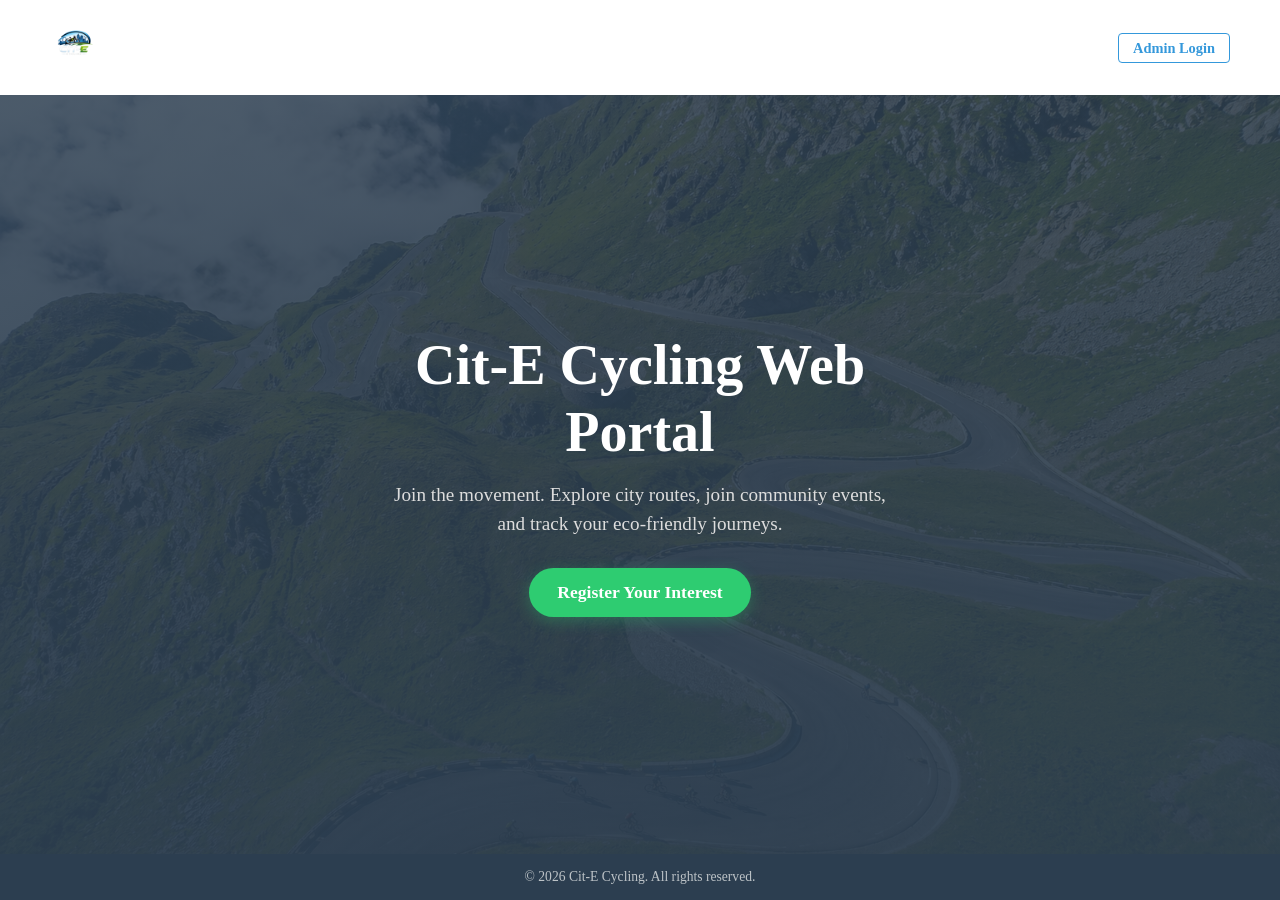
==== index.html @ f56429f7 "Adding files" ====
<!DOCTYPE html>
<html lang="en">
<head>
    <meta charset="UTF-8">
    <meta name="viewport" content="width=device-width, initial-scale=1.0">
    <link rel="icon" size="10x10" type="image/svg+xml" href="./logo.png" />
    <meta http-equiv="X-UA-Compatible" content="ie=edge">
    <title>Cit-E Cycling</title>
    <link rel="stylesheet" href="index.css">
</head>
<body>

    <nav class="navbar">
        <div class="logo">
            <img src="./logo.png" alt="LOGO"></div>
        <ul class="nav-links">
            <li><a href="admin_login.html" class="nav-btn-secondary">Admin Login</a></li>
        </ul>
    </nav>

    <header class="hero">
        <div class="hero-content">
            <h1>Cit-E Cycling Web Portal</h1>
            <p>Join the movement. Explore city routes, join community events, and track your eco-friendly journeys.</p>
            <a href="register_form.html" class="hero-btn-primary">Register Your Interest</a>
        </div>
    </header>

    <footer class="footer">
        <p>&copy; 2026 Cit-E Cycling. All rights reserved.</p>
    </footer>

</body>
</html>
---- index.css ----
@import url('https://fonts.googleapis.com/css2?family=Google+Sans:ital,opsz,wght@0,17..18,400..700;1,17..18,400..700&family=Playfair+Display:ital,wght@0,400..900;1,400..900&display=swap');

.root{
    --font-family: "Playfair Display", serif;
}
* {
    margin: 0;
    padding: 0;
    box-sizing: border-box;
}

body {
    font-family: var(--font-family);
    background-color: #f8f9fa;
    color: #333;
    display: flex;
    flex-direction: column;
    min-height: 100vh;
}

a {
    text-decoration: none;
    transition: all 0.3s ease;
}

.navbar {
    background-color: #ffffff;
    display: flex;
    justify-content: space-between;
    align-items: center;
    padding: 15px 20px;
    box-shadow: 0 2px 5px rgba(0,0,0,0.05);
}

.navbar .logo{
    font-weight: 700;
    font-size: 1.2rem;
    color: #2c3e50;
}
.logo img{
    width: 50px;
    height: 50px;
}
.nav-links {
    list-style: none;
}

.nav-btn-secondary {
    color: #3498db;
    border: 1px solid #3498db;
    padding: 6px 14px;
    border-radius: 4px;
    font-size: 0.9rem;
    font-weight: 600;
}

.nav-btn-secondary:hover {
    background-color: #3498db;
    color: #ffffff;
}
.hero {
    background: linear-gradient(rgba(44, 62, 80, 0.85), rgba(44, 62, 80, 0.95)), 
                url('./background-image.png') no-repeat center center/cover;
    color: #ffffff;
    flex: 1;
    display: flex;
    align-items: center;
    justify-content: center;
    text-align: center;
    padding: 40px 20px;
}

.hero-content {
    max-width: 500px;
}

.hero-content h1 {
    font-size: 2.2rem;
    margin-bottom: 15px;
    line-height: 1.2;
}

.hero-content p {
    font-size: 1rem;
    margin-bottom: 30px;
    color: #dddddd;
    line-height: 1.5;
}

.hero-btn-primary {
    display: inline-block;
    background-color: #2ecc71;
    color: #ffffff;
    padding: 14px 28px;
    border-radius: 30px;
    font-weight: 600;
    font-size: 1.1rem;
    box-shadow: 0 4px 15px rgba(46, 204, 113, 0.3);
}

.hero-btn-primary:hover {
    background-color: #27ae60;
    transform: translateY(-2px);
}

.hero-btn-primary:active {
    transform: translateY(0);
}
.footer {
    background-color: #2c3e50;
    color: #bdc3c7;
    text-align: center;
    padding: 15px 20px;
    font-size: 0.85rem;
}
@media (min-width: 768px) {
    .navbar {
        padding: 20px 50px;
    }
    .hero-content h1 {
        font-size: 3.5rem;
    }
    .hero-content p {
        font-size: 1.2rem;
    }
}
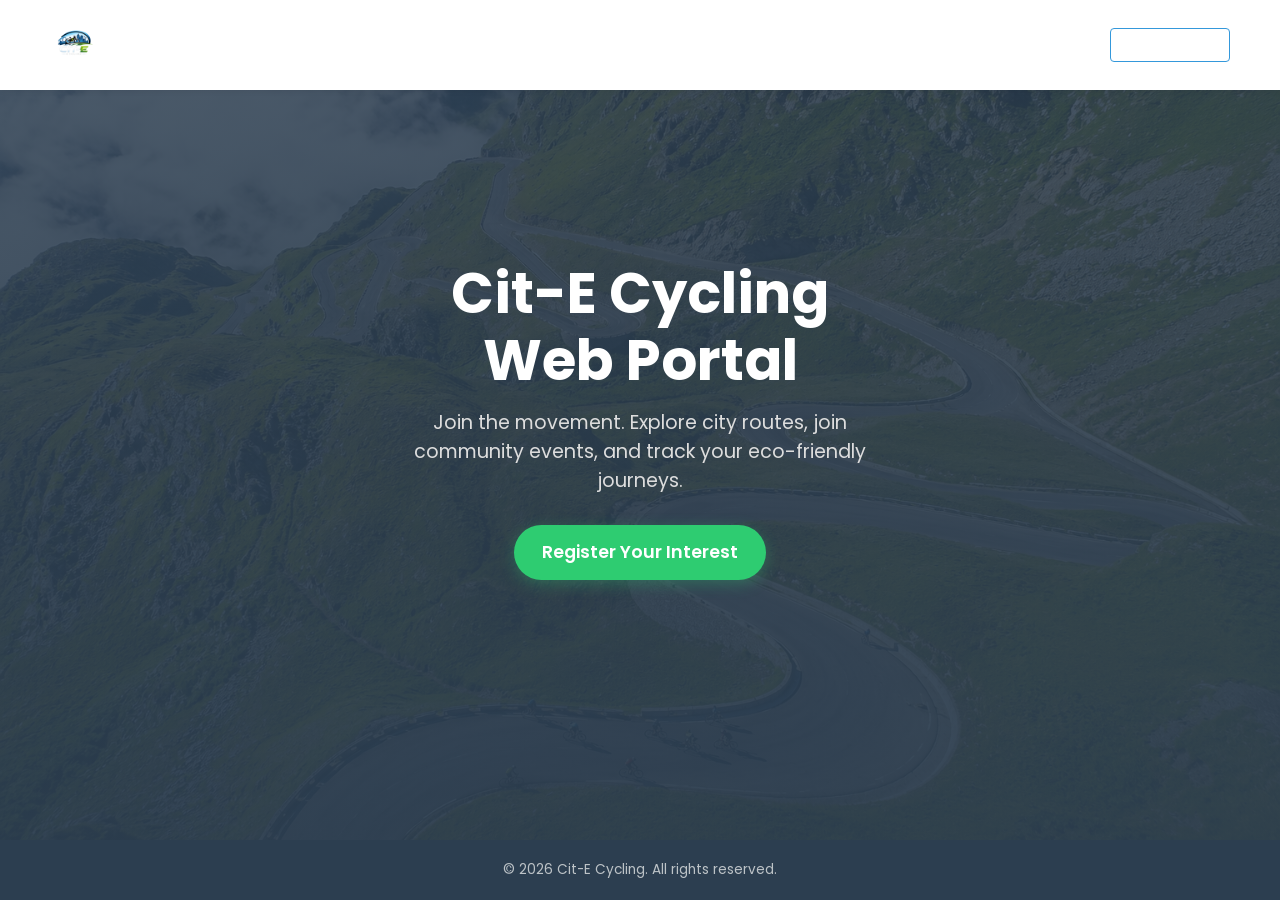
==== commit 39b4f838: "Adding files" ====
--- a/index.html
+++ b/index.html
@@ -3,7 +3,7 @@
 <head>
     <meta charset="UTF-8">
     <meta name="viewport" content="width=device-width, initial-scale=1.0">
-    <link rel="icon" size="10x10" type="image/svg+xml" href="./logo.png" />
+    <link rel="icon" size="10x10" type="image/svg+xml" href="./resources/logo.png" />
     <meta http-equiv="X-UA-Compatible" content="ie=edge">
     <title>Cit-E Cycling</title>
     <link rel="stylesheet" href="index.css">
--- a/index.css
+++ b/index.css
@@ -1,8 +1,48 @@
-@import url('https://fonts.googleapis.com/css2?family=Google+Sans:ital,opsz,wght@0,17..18,400..700;1,17..18,400..700&family=Playfair+Display:ital,wght@0,400..900;1,400..900&display=swap');
-
-.root{
-    --font-family: "Playfair Display", serif;
-}
+/* ==========================================
+   CONFIG, THEMES & VARIABLE SYSTEMS
+   ========================================== */
+@import url('https://fonts.googleapis.com/css2?family=Google+Sans:ital,opsz,wght@0,17..18,400..700;1,17..18,400..700&family=Playfair+Display:ital,wght@0,400..900;1,400..900&family=Poppins:wght@400;500;600;700;800&display=swap');
+
+:root {
+    /* Typography Engine */
+    --font-primary: 'Poppins', sans-serif;
+    --font-accent: 'Playfair Display', serif;
+    
+    /* Theme Variant 1: DriveX Rental (Warm Gold & Dark) */
+    --color-primary: #ffb400;
+    --color-primary-hover: #e09e00;
+    --color-dark: #111111;
+    --color-dark-muted: rgba(0, 0, 0, 0.85);
+
+    /* Theme Variant 2: Minimalist (Cool Blues & Teals) */
+    --color-secondary: #3498db;
+    --color-secondary-hover: #2980b9;
+    --color-success: #2ecc71;
+    --color-success-hover: #27ae60;
+    --color-brand-dark: #2c3e50;
+    --color-brand-muted: #bdc3c7;
+
+    /* Semantic UI Tokens */
+    --bg-light: #f8f9fa;
+    --bg-surface: #ffffff;
+    --text-main: #333333;
+    --text-muted: #666666;
+    --border-base: #dddddd;
+
+    /* Global Micro-interactions & Design Tokens */
+    --radius-sm: 4px;
+    --radius-md: 10px;
+    --radius-lg: 15px;
+    --radius-xl: 20px;
+    --radius-full: 50px;
+    --shadow-soft: 0 5px 20px rgba(0, 0, 0, 0.08);
+    --shadow-subtle: 0 2px 5px rgba(0, 0, 0, 0.05);
+    --transition-smooth: all 0.3s cubic-bezier(0.4, 0, 0.2, 1);
+}
+
+/* ==========================================
+   GLOBAL RESET & BASE STYLES
+   ========================================== */
 * {
     margin: 0;
     padding: 0;
@@ -10,64 +50,179 @@
 }
 
 body {
-    font-family: var(--font-family);
-    background-color: #f8f9fa;
-    color: #333;
+    font-family: var(--font-primary);
+    background-color: var(--bg-light);
+    color: var(--text-main);
     display: flex;
     flex-direction: column;
     min-height: 100vh;
+    line-height: 1.5;
+    -webkit-font-smoothing: antialiased;
+}
+
+/* Clean fallback mechanism using programmatic class styling */
+.root {
+    --font-primary: var(--font-accent);
 }
 
 a {
     text-decoration: none;
-    transition: all 0.3s ease;
-}
-
+    color: inherit;
+    transition: var(--transition-smooth);
+}
+
+img {
+    max-width: 100%;
+    height: auto;
+    display: block;
+}
+
+input, select, button {
+    font-family: inherit;
+    outline: none;
+}
+
+.container {
+    width: 90%;
+    max-width: 1200px;
+    margin: 0 auto;
+}
+
+/* A11y Accessible Focus States */
+a:focus-visible, button:focus-visible, input:focus-visible, select:focus-visible {
+    outline: 3px solid var(--color-primary);
+    outline-offset: 2px;
+}
+
+/* ==========================================
+   NAVBAR VARIANT 1 (DRIVEX RENTAL)
+   ========================================== */
+nav {
+    position: fixed;
+    top: 0;
+    left: 0;
+    width: 100%;
+    background: var(--color-dark-muted);
+    backdrop-filter: blur(10px);
+    -webkit-backdrop-filter: blur(10px);
+    z-index: 1000;
+}
+
+.nav-container {
+    display: flex;
+    justify-content: space-between;
+    align-items: center;
+    padding: 20px 0;
+}
+
+.logo {
+    color: #ffffff;
+    font-size: 30px;
+    font-weight: 800;
+}
+
+.logo span {
+    color: var(--color-primary);
+}
+
+.nav-links {
+    display: flex;
+    align-items: center;
+    gap: 30px;
+    list-style: none;
+}
+
+.nav-links a {
+    color: #ffffff;
+    font-weight: 500;
+}
+
+.nav-links a:hover {
+    color: var(--color-primary);
+}
+
+/* ==========================================
+   NAVBAR VARIANT 2 (MINIMAL / ELEGANT)
+   ========================================== */
 .navbar {
-    background-color: #ffffff;
+    background-color: var(--bg-surface);
     display: flex;
     justify-content: space-between;
     align-items: center;
     padding: 15px 20px;
-    box-shadow: 0 2px 5px rgba(0,0,0,0.05);
-}
-
-.navbar .logo{
+    box-shadow: var(--shadow-subtle);
+}
+
+.navbar .logo {
     font-weight: 700;
     font-size: 1.2rem;
-    color: #2c3e50;
-}
-.logo img{
+    color: var(--color-brand-dark);
+}
+
+.logo img {
     width: 50px;
     height: 50px;
-}
-.nav-links {
-    list-style: none;
+    object-fit: contain;
 }
 
 .nav-btn-secondary {
-    color: #3498db;
-    border: 1px solid #3498db;
+    color: var(--color-secondary);
+    border: 1px solid var(--color-secondary);
     padding: 6px 14px;
-    border-radius: 4px;
+    border-radius: var(--radius-sm);
     font-size: 0.9rem;
     font-weight: 600;
+    background: transparent;
+    cursor: pointer;
+    transition: var(--transition-smooth);
 }
 
 .nav-btn-secondary:hover {
-    background-color: #3498db;
-    color: #ffffff;
-}
+    background-color: var(--color-secondary);
+    color: #ffffff;
+}
+
+/* ==========================================
+   HERO INTERFACES
+   ========================================== */
+/* Hero Variant 1: Premium Car Rental */
+.hero-rental {
+    min-height: 100vh;
+    background: linear-gradient(rgba(0,0,0,.6), rgba(0,0,0,.6)),
+                url("https://images.unsplash.com/photo-1503376780353-7e6692767b70?auto=format&fit=crop&w=1600&q=80") no-repeat center center/cover;
+    display: flex;
+    align-items: center;
+    padding-top: 80px;
+}
+
+.hero-rental .hero-content {
+    color: #ffffff;
+    max-width: 700px;
+}
+
+.hero-rental .hero-content h1 {
+    font-size: clamp(40px, 6vw, 70px);
+    line-height: 1.1;
+    margin-bottom: 20px;
+    font-weight: 800;
+}
+
+.hero-rental .hero-content p {
+    font-size: clamp(16px, 2.5vw, 20px);
+    margin-bottom: 30px;
+}
+
+/* Hero Variant 2: Minimal Editorial Layout */
 .hero {
     background: linear-gradient(rgba(44, 62, 80, 0.85), rgba(44, 62, 80, 0.95)), 
-                url('./background-image.png') no-repeat center center/cover;
+                url('./resources/background-image.png') no-repeat center center/cover;
     color: #ffffff;
     flex: 1;
     display: flex;
     align-items: center;
     justify-content: center;
     text-align: center;
-    padding: 40px 20px;
+    padding: 80px 20px;
 }
 
 .hero-content {
@@ -83,36 +238,320 @@
 .hero-content p {
     font-size: 1rem;
     margin-bottom: 30px;
-    color: #dddddd;
+    color: var(--border-base);
     line-height: 1.5;
+}
+
+/* ==========================================
+   BUTTON ARCHITECTURE
+   ========================================== */
+.hero-btns {
+    display: flex;
+    gap: 15px;
+    flex-wrap: wrap;
+}
+
+.btn {
+    display: inline-flex;
+    align-items: center;
+    justify-content: center;
+    padding: 15px 35px;
+    border: none;
+    border-radius: var(--radius-full);
+    cursor: pointer;
+    font-weight: 600;
+    transition: var(--transition-smooth);
+}
+
+.primary {
+    background: var(--color-primary);
+    color: var(--color-dark);
+}
+
+.primary:hover {
+    background: var(--color-primary-hover);
+    transform: translateY(-3px);
+}
+
+.secondary {
+    background: transparent;
+    border: 2px solid #ffffff;
+    color: #ffffff;
+}
+
+.secondary:hover {
+    background: #ffffff;
+    color: var(--color-dark);
 }
 
 .hero-btn-primary {
     display: inline-block;
-    background-color: #2ecc71;
+    background-color: var(--color-success);
     color: #ffffff;
     padding: 14px 28px;
-    border-radius: 30px;
+    border-radius: var(--radius-full);
     font-weight: 600;
     font-size: 1.1rem;
     box-shadow: 0 4px 15px rgba(46, 204, 113, 0.3);
+    border: none;
+    cursor: pointer;
+    transition: var(--transition-smooth);
 }
 
 .hero-btn-primary:hover {
-    background-color: #27ae60;
+    background-color: var(--color-success-hover);
     transform: translateY(-2px);
 }
 
 .hero-btn-primary:active {
     transform: translateY(0);
 }
+
+/* ==========================================
+   CORE GRID ENGINE & APP COMPONENTS
+   ========================================== */
+.section-title {
+    text-align: center;
+    margin-bottom: 60px;
+}
+
+.section-title h2 {
+    font-size: clamp(32px, 4vw, 45px);
+    margin-bottom: 10px;
+}
+
+.section-title p {
+    color: var(--text-muted);
+}
+
+/* Universal Flexible Grid Component */
+.stats-grid, .service-grid, .car-grid, .process-grid, .form-grid {
+    display: grid;
+    gap: 20px;
+    grid-template-columns: repeat(auto-fit, minmax(var(--grid-min, 250px), 1fr));
+}
+
+/* Stats Element */
+.stats {
+    padding: 80px 0;
+    background: var(--bg-surface);
+}
+
+.stats-grid {
+    --grid-min: 220px;
+}
+
+.stat-box {
+    background: var(--bg-light);
+    text-align: center;
+    padding: 35px;
+    border-radius: var(--radius-lg);
+}
+
+.stat-box h2 {
+    color: var(--color-primary);
+    font-size: 42px;
+    margin-bottom: 5px;
+}
+
+/* Services Block */
+.services {
+    padding: 100px 0;
+}
+
+.service-grid {
+    --grid-min: 280px;
+    gap: 25px;
+}
+
+.service-card {
+    background: var(--bg-surface);
+    padding: 30px;
+    border-radius: var(--radius-lg);
+    box-shadow: var(--shadow-soft);
+    transition: var(--transition-smooth);
+}
+
+.service-card:hover {
+    transform: translateY(-10px);
+}
+
+.service-card h3 {
+    margin-bottom: 15px;
+}
+
+/* Cars Fleet System */
+.cars {
+    padding: 100px 0;
+    background: var(--bg-surface);
+}
+
+.car-grid {
+    --grid-min: 300px;
+    gap: 30px;
+}
+
+.car-card {
+    background: var(--bg-surface);
+    border-radius: var(--radius-lg);
+    overflow: hidden;
+    box-shadow: var(--shadow-soft);
+}
+
+.car-card img {
+    width: 100%;
+    height: 220px;
+    object-fit: cover;
+}
+
+.car-info {
+    padding: 25px;
+}
+
+.car-info h3 {
+    margin-bottom: 10px;
+}
+
+.price {
+    color: var(--color-primary);
+    font-size: 28px;
+    font-weight: 700;
+    margin: 15px 0;
+}
+
+.book-btn {
+    width: 100%;
+    background: var(--color-dark);
+    color: #ffffff;
+    border: none;
+    padding: 14px;
+    border-radius: var(--radius-md);
+    font-weight: 600;
+    cursor: pointer;
+    transition: var(--transition-smooth);
+}
+
+.book-btn:hover {
+    background: var(--color-primary);
+    color: var(--color-dark);
+}
+
+/* Structural Journey Steps */
+.process {
+    padding: 100px 0;
+}
+
+.process-card {
+    background: var(--bg-surface);
+    text-align: center;
+    padding: 30px;
+    border-radius: var(--radius-lg);
+    box-shadow: var(--shadow-soft);
+}
+
+.process-card span {
+    display: inline-flex;
+    align-items: center;
+    justify-content: center;
+    width: 60px;
+    height: 60px;
+    border-radius: var(--radius-full);
+    background: var(--color-primary);
+    color: var(--color-dark);
+    font-weight: bold;
+    margin-bottom: 20px;
+    font-size: 1.2rem;
+}
+
+/* Interactive Input Engine */
+.booking {
+    padding: 100px 0;
+    background: var(--bg-surface);
+}
+
+.booking-form {
+    max-width: 800px;
+    margin: 0 auto;
+    background: var(--bg-light);
+    padding: 40px;
+    border-radius: var(--radius-xl);
+}
+
+input, select {
+    width: 100%;
+    padding: 15px;
+    border: 1px solid var(--border-base);
+    border-radius: var(--radius-md);
+    background-color: var(--bg-surface);
+    color: var(--text-main);
+    transition: var(--transition-smooth);
+}
+
+input:focus, select:focus {
+    border-color: var(--color-primary);
+    box-shadow: 0 0 0 3px rgba(255, 180, 0, 0.15);
+}
+
+.submit-btn {
+    width: 100%;
+    margin-top: 20px;
+    background: var(--color-primary);
+    border: none;
+    padding: 16px;
+    border-radius: var(--radius-md);
+    font-size: 18px;
+    font-weight: 600;
+    color: var(--color-dark);
+    cursor: pointer;
+    transition: var(--transition-smooth);
+}
+
+.submit-btn:hover {
+    background: var(--color-primary-hover);
+    transform: translateY(-2px);
+}
+
+/* ==========================================
+   FOOTER SCHEMAS
+   ========================================== */
+footer, .footer {
+    padding: 40px 20px;
+    text-align: center;
+}
+
+/* DriveX Footer Style */
+footer {
+    background: var(--color-dark);
+    color: #ffffff;
+}
+
+/* Modern Minimal Footer Style */
 .footer {
-    background-color: #2c3e50;
-    color: #bdc3c7;
-    text-align: center;
-    padding: 15px 20px;
+    background-color: var(--color-brand-dark);
+    color: var(--color-brand-muted);
+    padding: 20px;
     font-size: 0.85rem;
 }
+
+/* ==========================================
+   ADVANCED RESPONSIVENESS (BREAKPOINTS)
+   ========================================== */
+@media (max-width: 768px) {
+    .nav-links {
+        display: none; /* Ready framework for modular JavaScript mobile menus */
+    }
+    .hero-btns {
+        flex-direction: column;
+        width: 100%;
+    }
+    .btn, .hero-btn-primary {
+        width: 100%;
+    }
+    .booking-form {
+        padding: 20px;
+    }
+}
+
 @media (min-width: 768px) {
     .navbar {
         padding: 20px 50px;
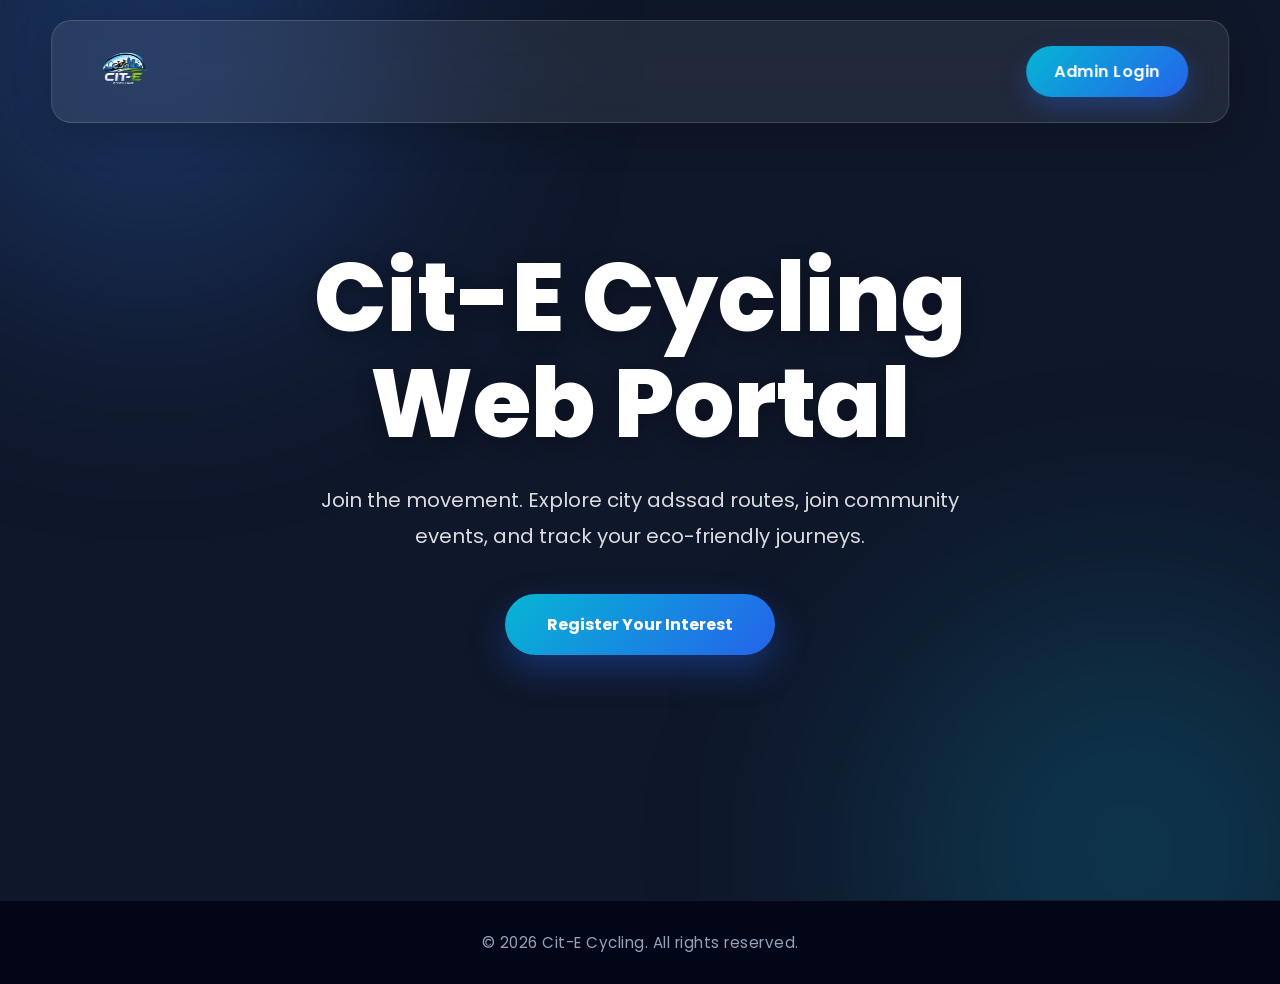
==== commit 9d73b1d8: "Adding delete functionality" ====
--- a/index.html
+++ b/index.html
@@ -6,13 +6,13 @@
     <link rel="icon" size="10x10" type="image/svg+xml" href="./resources/logo.png" />
     <meta http-equiv="X-UA-Compatible" content="ie=edge">
     <title>Cit-E Cycling</title>
-    <link rel="stylesheet" href="index.css">
+    <link rel="stylesheet" href="./css/index.css">
 </head>
 <body>
 
     <nav class="navbar">
         <div class="logo">
-            <img src="./logo.png" alt="LOGO"></div>
+            <img src="./resources/logo.png" alt="LOGO"></div>
         <ul class="nav-links">
             <li><a href="admin_login.html" class="nav-btn-secondary">Admin Login</a></li>
         </ul>
@@ -21,7 +21,7 @@
     <header class="hero">
         <div class="hero-content">
             <h1>Cit-E Cycling Web Portal</h1>
-            <p>Join the movement. Explore city routes, join community events, and track your eco-friendly journeys.</p>
+            <p>Join the movement. Explore city adssad routes, join community events, and track your eco-friendly journeys.</p>
             <a href="register_form.html" class="hero-btn-primary">Register Your Interest</a>
         </div>
     </header>
--- a/css/index.css
+++ b/css/index.css
@@ -0,0 +1,240 @@
+@import url('https://fonts.googleapis.com/css2?family=Poppins:wght@300;400;500;600;700;800&display=swap');
+
+*{
+    margin:0;
+    padding:0;
+    box-sizing:border-box;
+    font-family:'Poppins',sans-serif;
+}
+
+html{
+    scroll-behavior:smooth;
+}
+
+body{
+    min-height:100vh;
+    overflow-x:hidden;
+    background:#0f172a;
+}
+
+/* =======================
+   NAVBAR
+======================= */
+
+.navbar{
+    position:fixed;
+    top:20px;
+    left:50%;
+    transform:translateX(-50%);
+    width:92%;
+    max-width:1300px;
+    padding:18px 40px;
+    display:flex;
+    justify-content:space-between;
+    align-items:center;
+    background:rgba(255,255,255,0.08);
+    backdrop-filter:blur(20px);
+    border:1px solid rgba(255,255,255,0.15);
+    border-radius:20px;
+    z-index:1000;
+    box-shadow:0 10px 40px rgba(0,0,0,0.2);
+}
+
+.logo{
+    display:flex;
+    align-items:center;
+}
+
+.logo img{
+    width:65px;
+    height:65px;
+    object-fit:contain;
+    transition:.4s;
+}
+
+.logo img:hover{
+    transform:scale(1.08) rotate(5deg);
+}
+
+.nav-links{
+    list-style:none;
+    display:flex;
+    align-items:center;
+}
+
+.nav-btn-secondary{
+    text-decoration:none;
+    color:#fff;
+    padding:14px 28px;
+    border-radius:50px;
+    font-weight:600;
+    letter-spacing:.5px;
+    background:linear-gradient(
+        135deg,
+        #06b6d4,
+        #2563eb
+    );
+    transition:.4s;
+    box-shadow:0 10px 25px rgba(37,99,235,.35);
+}
+
+.nav-btn-secondary:hover{
+    transform:translateY(-3px);
+    box-shadow:0 15px 35px rgba(37,99,235,.45);
+}
+
+/* =======================
+   HERO SECTION
+======================= */
+
+.hero{
+    min-height:100vh;
+    display:flex;
+    justify-content:center;
+    align-items:center;
+    text-align:center;
+    padding:120px 20px;
+    position:relative;
+    overflow:hidden;
+    background:
+    linear-gradient(
+        rgba(15,23,42,.65),
+        rgba(15,23,42,.85)
+    ),
+    url("https://images.unsplash.com/photo-1507035895480-2b3156c31fc8?auto=format&fit=crop&w=2000&q=80");
+    background-size:cover;
+    background-position:center;
+}
+
+.hero::before{
+    content:"";
+    position:absolute;
+    width:500px;
+    height:500px;
+    border-radius:50%;
+    background:rgba(59,130,246,.25);
+    top:-200px;
+    left:-100px;
+    filter:blur(120px);
+}
+
+.hero::after{
+    content:"";
+    position:absolute;
+    width:500px;
+    height:500px;
+    border-radius:50%;
+    background:rgba(6,182,212,.2);
+    bottom:-200px;
+    right:-100px;
+    filter:blur(120px);
+}
+
+.hero-content{
+    max-width:850px;
+    position:relative;
+    z-index:2;
+    animation:fadeUp 1s ease;
+}
+
+.hero-content h1{
+    font-size:clamp(3rem,8vw,6rem);
+    font-weight:800;
+    line-height:1.1;
+    margin-bottom:25px;
+    color:#fff;
+    text-shadow:0 5px 20px rgba(0,0,0,.3);
+}
+
+.hero-content p{
+    font-size:1.25rem;
+    line-height:1.8;
+    color:rgba(255,255,255,.85);
+    max-width:700px;
+    margin:0 auto 40px;
+}
+
+.hero-btn-primary{
+    display:inline-flex;
+    align-items:center;
+    justify-content:center;
+    text-decoration:none;
+    padding:18px 42px;
+    border-radius:60px;
+    font-size:1rem;
+    font-weight:700;
+    color:#fff;
+    background:linear-gradient(
+        135deg,
+        #06b6d4,
+        #2563eb
+    );
+    box-shadow:0 15px 35px rgba(37,99,235,.35);
+    transition:.4s;
+}
+
+.hero-btn-primary:hover{
+    transform:translateY(-5px) scale(1.03);
+    box-shadow:0 25px 45px rgba(37,99,235,.5);
+}
+
+/* =======================
+   FOOTER
+======================= */
+
+.footer{
+    background:#020617;
+    text-align:center;
+    padding:30px 20px;
+    border-top:1px solid rgba(255,255,255,.08);
+}
+
+.footer p{
+    color:#94a3b8;
+    font-size:.95rem;
+    letter-spacing:.5px;
+}
+
+/* =======================
+   ANIMATION
+======================= */
+
+@keyframes fadeUp{
+    from{
+        opacity:0;
+        transform:translateY(50px);
+    }
+    to{
+        opacity:1;
+        transform:translateY(0);
+    }
+}
+
+/* =======================
+   RESPONSIVE
+======================= */
+
+@media(max-width:768px){
+
+    .navbar{
+        padding:15px 20px;
+    }
+
+    .logo img{
+        width:55px;
+        height:55px;
+    }
+
+    .hero-content h1{
+        font-size:3rem;
+    }
+
+    .hero-content p{
+        font-size:1rem;
+    }
+
+    .hero-btn-primary{
+        width:100%;
+        max-width:320px;
+    }
+}
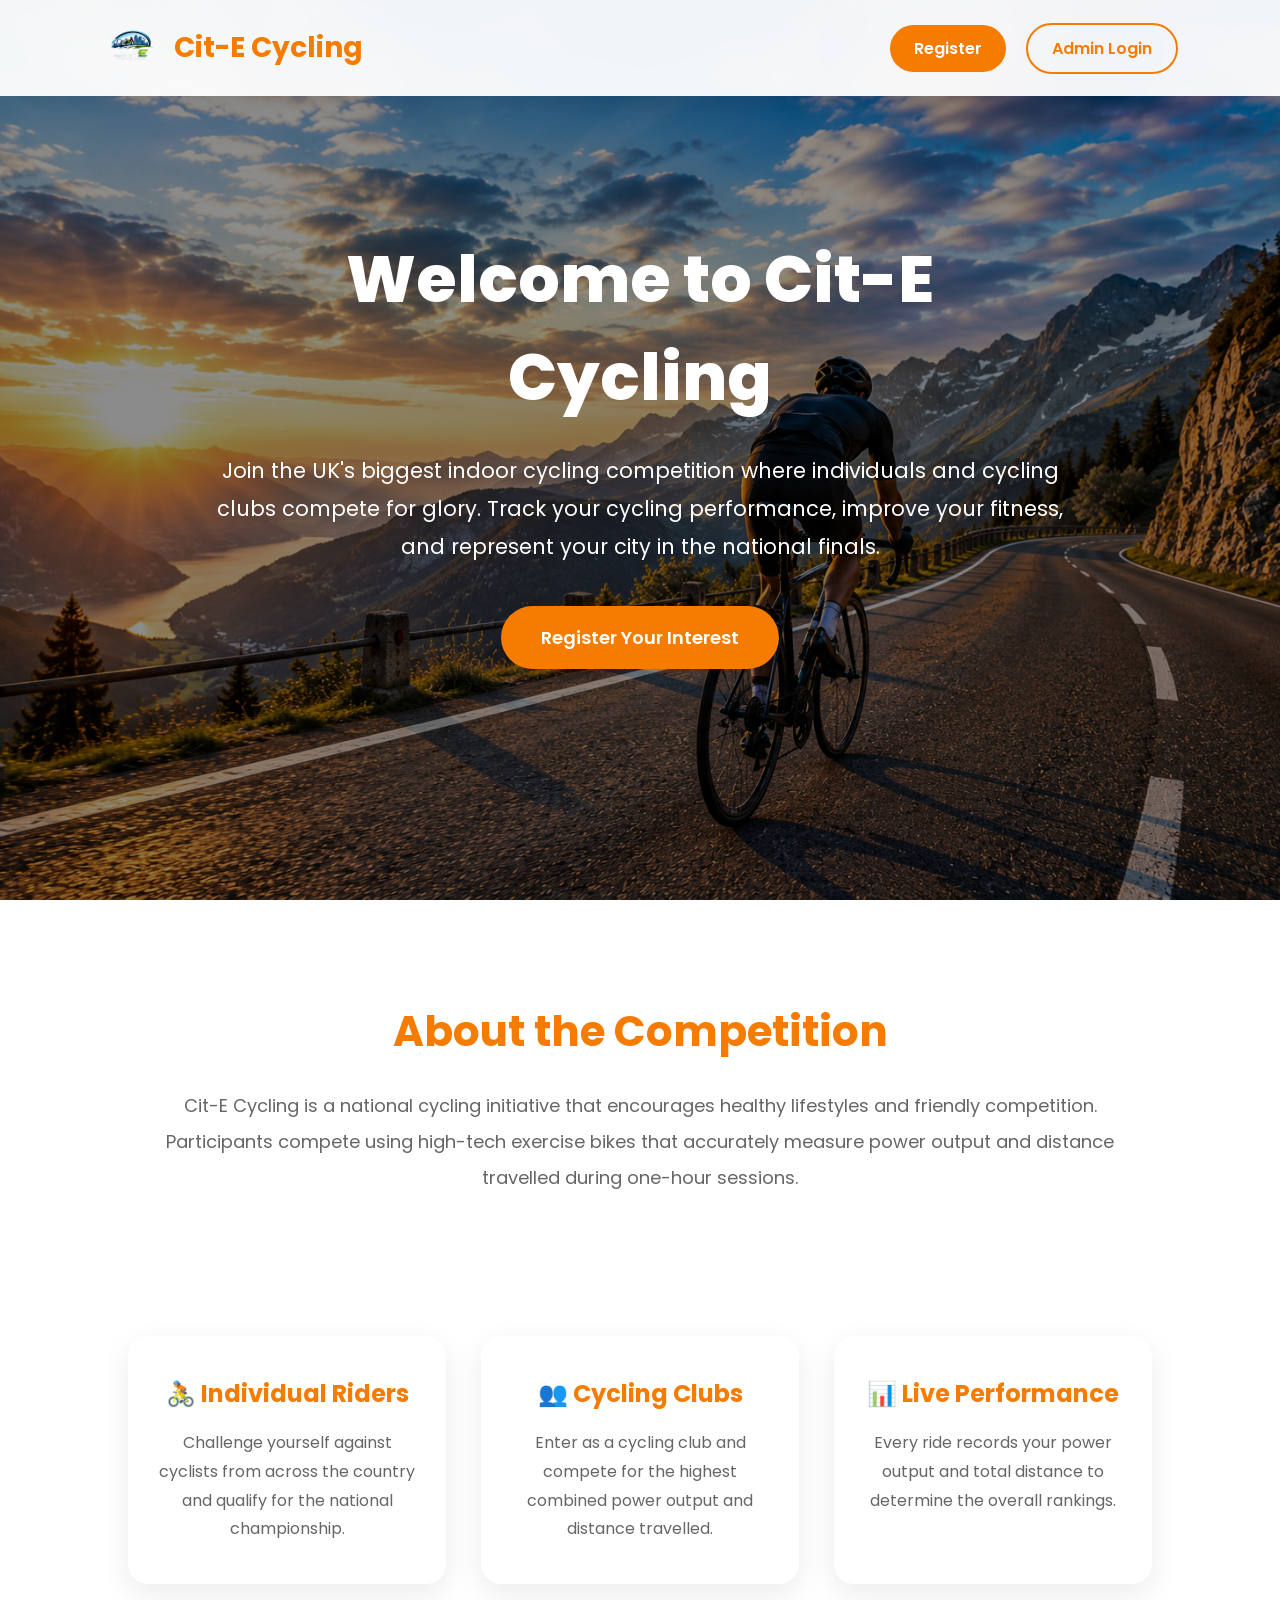
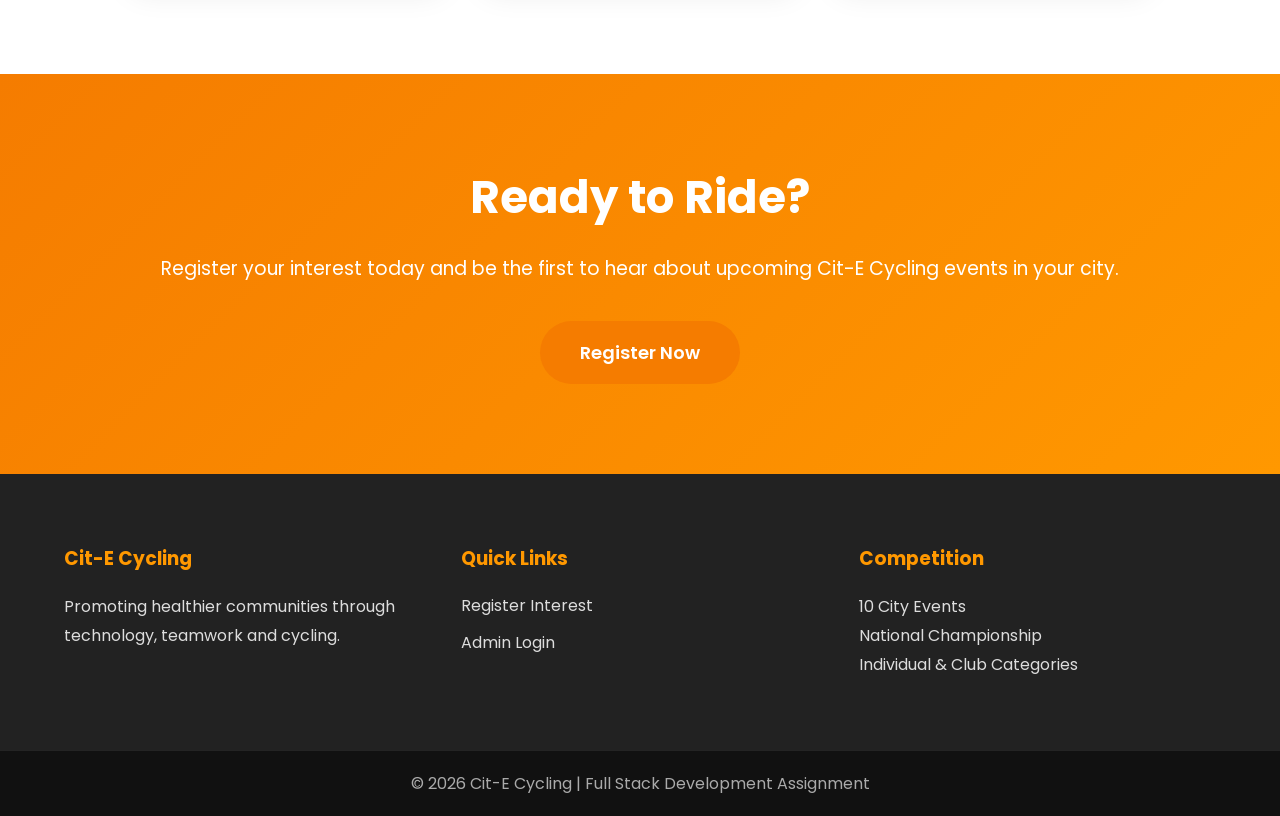
==== commit 53df86fe: "Addding al" ====
--- a/index.html
+++ b/index.html
@@ -3,32 +3,159 @@
 <head>
     <meta charset="UTF-8">
     <meta name="viewport" content="width=device-width, initial-scale=1.0">
-    <link rel="icon" size="10x10" type="image/svg+xml" href="./resources/logo.png" />
-    <meta http-equiv="X-UA-Compatible" content="ie=edge">
     <title>Cit-E Cycling</title>
+
+    <link rel="icon" type="image/png" href="./resources/logo.png">
     <link rel="stylesheet" href="./css/index.css">
+
+    <link href="https://fonts.googleapis.com/css2?family=Poppins:wght@300;400;500;600;700&display=swap" rel="stylesheet">
 </head>
 <body>
 
-    <nav class="navbar">
-        <div class="logo">
-            <img src="./resources/logo.png" alt="LOGO"></div>
-        <ul class="nav-links">
-            <li><a href="admin_login.html" class="nav-btn-secondary">Admin Login</a></li>
-        </ul>
-    </nav>
+<nav class="navbar">
 
-    <header class="hero">
-        <div class="hero-content">
-            <h1>Cit-E Cycling Web Portal</h1>
-            <p>Join the movement. Explore city adssad routes, join community events, and track your eco-friendly journeys.</p>
-            <a href="register_form.html" class="hero-btn-primary">Register Your Interest</a>
+    <div class="logo">
+        <img src="./resources/logo.png" alt="Logo">
+        <h2>Cit-E Cycling</h2>
+    </div>
+
+    <ul class="nav-links">
+        <li><a href="register_form.html" class="nav-btn-primary">Register</a></li>
+        <li><a href="admin_login.html" class="nav-btn-secondary">Admin Login</a></li>
+    </ul>
+
+</nav>
+
+<section class="hero">
+
+    <div class="overlay"></div>
+
+    <div class="hero-content">
+
+        <h1>Welcome to Cit-E Cycling</h1>
+
+        <p>
+            Join the UK's biggest indoor cycling competition where individuals
+            and cycling clubs compete for glory. Track your cycling performance,
+            improve your fitness, and represent your city in the national finals.
+        </p>
+
+        <a href="register_form.html" class="hero-btn">
+            Register Your Interest
+        </a>
+
+    </div>
+
+</section>
+
+<section class="about">
+
+    <h2>About the Competition</h2>
+
+    <p>
+        Cit-E Cycling is a national cycling initiative that encourages healthy
+        lifestyles and friendly competition. Participants compete using
+        high-tech exercise bikes that accurately measure power output and
+        distance travelled during one-hour sessions.
+    </p>
+
+</section>
+
+<section class="features">
+
+    <div class="card">
+
+        <h3>🚴 Individual Riders</h3>
+
+        <p>
+            Challenge yourself against cyclists from across the country and
+            qualify for the national championship.
+        </p>
+
+    </div>
+
+    <div class="card">
+
+        <h3>👥 Cycling Clubs</h3>
+
+        <p>
+            Enter as a cycling club and compete for the highest combined power
+            output and distance travelled.
+        </p>
+
+    </div>
+
+    <div class="card">
+
+        <h3>📊 Live Performance</h3>
+
+        <p>
+            Every ride records your power output and total distance to determine
+            the overall rankings.
+        </p>
+
+    </div>
+
+</section>
+
+<section class="cta">
+
+    <h2>Ready to Ride?</h2>
+
+    <p>
+        Register your interest today and be the first to hear about upcoming
+        Cit-E Cycling events in your city.
+    </p>
+
+    <a href="register_form.html" class="hero-btn">
+        Register Now
+    </a>
+
+</section>
+
+<footer>
+
+    <div class="footer-container">
+
+        <div>
+
+            <h3>Cit-E Cycling</h3>
+
+            <p>
+                Promoting healthier communities through technology,
+                teamwork and cycling.
+            </p>
+
         </div>
-    </header>
 
-    <footer class="footer">
-        <p>&copy; 2026 Cit-E Cycling. All rights reserved.</p>
-    </footer>
+        <div>
+
+            <h3>Quick Links</h3>
+
+            <a href="register_form.html">Register Interest</a>
+            <a href="admin_login.html">Admin Login</a>
+
+        </div>
+
+        <div>
+
+            <h3>Competition</h3>
+
+            <p>10 City Events</p>
+            <p>National Championship</p>
+            <p>Individual & Club Categories</p>
+
+        </div>
+
+    </div>
+
+    <div class="copyright">
+
+        © 2026 Cit-E Cycling | Full Stack Development Assignment
+
+    </div>
+
+</footer>
 
 </body>
 </html>
--- a/css/index.css
+++ b/css/index.css
@@ -5,236 +5,380 @@
     padding:0;
     box-sizing:border-box;
     font-family:'Poppins',sans-serif;
-}
-
-html{
     scroll-behavior:smooth;
 }
 
 body{
-    min-height:100vh;
-    overflow-x:hidden;
-    background:#0f172a;
-}
-
-/* =======================
-   NAVBAR
-======================= */
+    background:#fff;
+    color:#333;
+}
+
+/*========================
+        NAVBAR
+========================*/
 
 .navbar{
     position:fixed;
-    top:20px;
-    left:50%;
-    transform:translateX(-50%);
-    width:92%;
-    max-width:1300px;
-    padding:18px 40px;
+    width:100%;
+    top:0;
+    left:0;
+    z-index:999;
     display:flex;
     justify-content:space-between;
     align-items:center;
-    background:rgba(255,255,255,0.08);
-    backdrop-filter:blur(20px);
-    border:1px solid rgba(255,255,255,0.15);
-    border-radius:20px;
-    z-index:1000;
-    box-shadow:0 10px 40px rgba(0,0,0,0.2);
+    padding:18px 8%;
+    background:rgba(255,255,255,.95);
+    backdrop-filter:blur(12px);
+    box-shadow:0 5px 20px rgba(0,0,0,.08);
 }
 
 .logo{
     display:flex;
     align-items:center;
+    gap:12px;
 }
 
 .logo img{
-    width:65px;
-    height:65px;
-    object-fit:contain;
-    transition:.4s;
-}
-
-.logo img:hover{
-    transform:scale(1.08) rotate(5deg);
+    width:60px;
+}
+
+.logo h2{
+    color:#f57c00;
+    font-size:28px;
+    font-weight:700;
 }
 
 .nav-links{
+    display:flex;
     list-style:none;
-    display:flex;
-    align-items:center;
-}
-
+    gap:20px;
+}
+
+.nav-links a{
+    text-decoration:none;
+    transition:.35s;
+}
+
+.nav-btn-primary,
 .nav-btn-secondary{
-    text-decoration:none;
-    color:#fff;
-    padding:14px 28px;
-    border-radius:50px;
+
+    padding:12px 24px;
+    border-radius:40px;
     font-weight:600;
-    letter-spacing:.5px;
-    background:linear-gradient(
-        135deg,
-        #06b6d4,
-        #2563eb
-    );
-    transition:.4s;
-    box-shadow:0 10px 25px rgba(37,99,235,.35);
+    transition:.35s;
+}
+
+.nav-btn-primary{
+
+    background:#f57c00;
+    color:white;
+}
+
+.nav-btn-primary:hover{
+
+    background:#e56d00;
+    transform:translateY(-3px);
+}
+
+.nav-btn-secondary{
+
+    border:2px solid #f57c00;
+    color:#f57c00;
 }
 
 .nav-btn-secondary:hover{
-    transform:translateY(-3px);
-    box-shadow:0 15px 35px rgba(37,99,235,.45);
-}
-
-/* =======================
-   HERO SECTION
-======================= */
+
+    background:#f57c00;
+    color:white;
+}
+
+/*========================
+        HERO
+========================*/
 
 .hero{
-    min-height:100vh;
+
+    height:100vh;
+
+    background:
+    linear-gradient(rgba(0,0,0,.45),rgba(0,0,0,.45)),
+    url("./../resources/bg.png") center center/cover no-repeat;
+
     display:flex;
     justify-content:center;
     align-items:center;
     text-align:center;
-    padding:120px 20px;
-    position:relative;
-    overflow:hidden;
-    background:
-    linear-gradient(
-        rgba(15,23,42,.65),
-        rgba(15,23,42,.85)
-    ),
-    url("https://images.unsplash.com/photo-1507035895480-2b3156c31fc8?auto=format&fit=crop&w=2000&q=80");
-    background-size:cover;
-    background-position:center;
-}
-
-.hero::before{
-    content:"";
-    position:absolute;
-    width:500px;
-    height:500px;
-    border-radius:50%;
-    background:rgba(59,130,246,.25);
-    top:-200px;
-    left:-100px;
-    filter:blur(120px);
-}
-
-.hero::after{
-    content:"";
-    position:absolute;
-    width:500px;
-    height:500px;
-    border-radius:50%;
-    background:rgba(6,182,212,.2);
-    bottom:-200px;
-    right:-100px;
-    filter:blur(120px);
+    color:white;
+    padding:30px;
 }
 
 .hero-content{
+
     max-width:850px;
-    position:relative;
-    z-index:2;
-    animation:fadeUp 1s ease;
-}
-
-.hero-content h1{
-    font-size:clamp(3rem,8vw,6rem);
+}
+
+.hero h1{
+
+    font-size:65px;
+    margin-bottom:25px;
     font-weight:800;
-    line-height:1.1;
+}
+
+.hero p{
+
+    font-size:21px;
+    line-height:1.8;
+    margin-bottom:40px;
+}
+
+.hero-btn{
+
+    display:inline-block;
+    text-decoration:none;
+    color:white;
+    background:#f57c00;
+    padding:18px 40px;
+    border-radius:50px;
+    font-size:18px;
+    font-weight:600;
+    transition:.35s;
+}
+
+.hero-btn:hover{
+
+    background:#ff9800;
+    transform:translateY(-5px);
+    box-shadow:0 15px 35px rgba(245,124,0,.4);
+}
+
+/*========================
+        ABOUT
+========================*/
+
+.about{
+
+    padding:100px 10%;
+    text-align:center;
+}
+
+.about h2{
+
+    color:#f57c00;
+    font-size:42px;
     margin-bottom:25px;
-    color:#fff;
-    text-shadow:0 5px 20px rgba(0,0,0,.3);
-}
-
-.hero-content p{
-    font-size:1.25rem;
+}
+
+.about p{
+
+    max-width:950px;
+    margin:auto;
+    line-height:2;
+    color:#666;
+    font-size:18px;
+}
+
+/*========================
+        FEATURES
+========================*/
+
+.features{
+
+    padding:40px 10% 90px;
+
+    display:grid;
+    grid-template-columns:repeat(auto-fit,minmax(280px,1fr));
+    gap:35px;
+}
+
+.card{
+
+    background:white;
+    border-radius:20px;
+    padding:40px 30px;
+    text-align:center;
+    transition:.35s;
+    box-shadow:0 10px 30px rgba(0,0,0,.08);
+}
+
+.card:hover{
+
+    transform:translateY(-12px);
+    box-shadow:0 20px 40px rgba(245,124,0,.18);
+}
+
+.card h3{
+
+    color:#f57c00;
+    margin-bottom:18px;
+    font-size:24px;
+}
+
+.card p{
+
+    color:#666;
     line-height:1.8;
-    color:rgba(255,255,255,.85);
-    max-width:700px;
-    margin:0 auto 40px;
-}
-
-.hero-btn-primary{
-    display:inline-flex;
-    align-items:center;
-    justify-content:center;
+}
+
+/*========================
+        CTA
+========================*/
+
+.cta{
+
+    background:linear-gradient(135deg,#f57c00,#ff9800);
+    color:white;
+    text-align:center;
+    padding:90px 10%;
+}
+
+.cta h2{
+
+    font-size:45px;
+    margin-bottom:20px;
+}
+
+.cta p{
+
+    font-size:19px;
+    margin-bottom:35px;
+    line-height:1.8;
+}
+
+/*========================
+        FOOTER
+========================*/
+
+footer{
+
+    background:#222;
+    color:white;
+}
+
+.footer-container{
+
+    width:90%;
+    margin:auto;
+
+    display:grid;
+    grid-template-columns:repeat(auto-fit,minmax(250px,1fr));
+
+    gap:40px;
+
+    padding:70px 0;
+}
+
+.footer-container h3{
+
+    color:#ff9800;
+    margin-bottom:20px;
+}
+
+.footer-container p{
+
+    color:#ddd;
+    line-height:1.8;
+}
+
+.footer-container a{
+
+    display:block;
     text-decoration:none;
-    padding:18px 42px;
-    border-radius:60px;
-    font-size:1rem;
-    font-weight:700;
-    color:#fff;
-    background:linear-gradient(
-        135deg,
-        #06b6d4,
-        #2563eb
-    );
-    box-shadow:0 15px 35px rgba(37,99,235,.35);
-    transition:.4s;
-}
-
-.hero-btn-primary:hover{
-    transform:translateY(-5px) scale(1.03);
-    box-shadow:0 25px 45px rgba(37,99,235,.5);
-}
-
-/* =======================
-   FOOTER
-======================= */
-
-.footer{
-    background:#020617;
-    text-align:center;
-    padding:30px 20px;
+    color:#ddd;
+    margin-bottom:12px;
+    transition:.3s;
+}
+
+.footer-container a:hover{
+
+    color:#ff9800;
+    padding-left:8px;
+}
+
+.copyright{
+
+    text-align:center;
+    padding:20px;
+    background:#111;
+    color:#aaa;
     border-top:1px solid rgba(255,255,255,.08);
 }
 
-.footer p{
-    color:#94a3b8;
-    font-size:.95rem;
-    letter-spacing:.5px;
-}
-
-/* =======================
-   ANIMATION
-======================= */
-
-@keyframes fadeUp{
-    from{
-        opacity:0;
-        transform:translateY(50px);
-    }
-    to{
-        opacity:1;
-        transform:translateY(0);
-    }
-}
-
-/* =======================
-   RESPONSIVE
-======================= */
-
-@media(max-width:768px){
-
-    .navbar{
-        padding:15px 20px;
-    }
-
-    .logo img{
-        width:55px;
-        height:55px;
-    }
-
-    .hero-content h1{
-        font-size:3rem;
-    }
-
-    .hero-content p{
-        font-size:1rem;
-    }
-
-    .hero-btn-primary{
-        width:100%;
-        max-width:320px;
-    }
+/*========================
+      RESPONSIVE
+========================*/
+
+@media(max-width:900px){
+
+.navbar{
+
+flex-direction:column;
+gap:18px;
+
+}
+
+.hero h1{
+
+font-size:45px;
+
+}
+
+.hero p{
+
+font-size:18px;
+
+}
+
+.about h2{
+
+font-size:34px;
+
+}
+
+.cta h2{
+
+font-size:34px;
+
+}
+
+}
+
+@media(max-width:600px){
+
+.hero{
+
+padding-top:120px;
+
+}
+
+.hero h1{
+
+font-size:34px;
+
+}
+
+.hero p{
+
+font-size:16px;
+
+}
+
+.nav-links{
+
+flex-direction:column;
+align-items:center;
+
+}
+
+.logo h2{
+
+font-size:22px;
+
+}
+
+.hero-btn{
+
+padding:15px 28px;
+
+}
+
 }
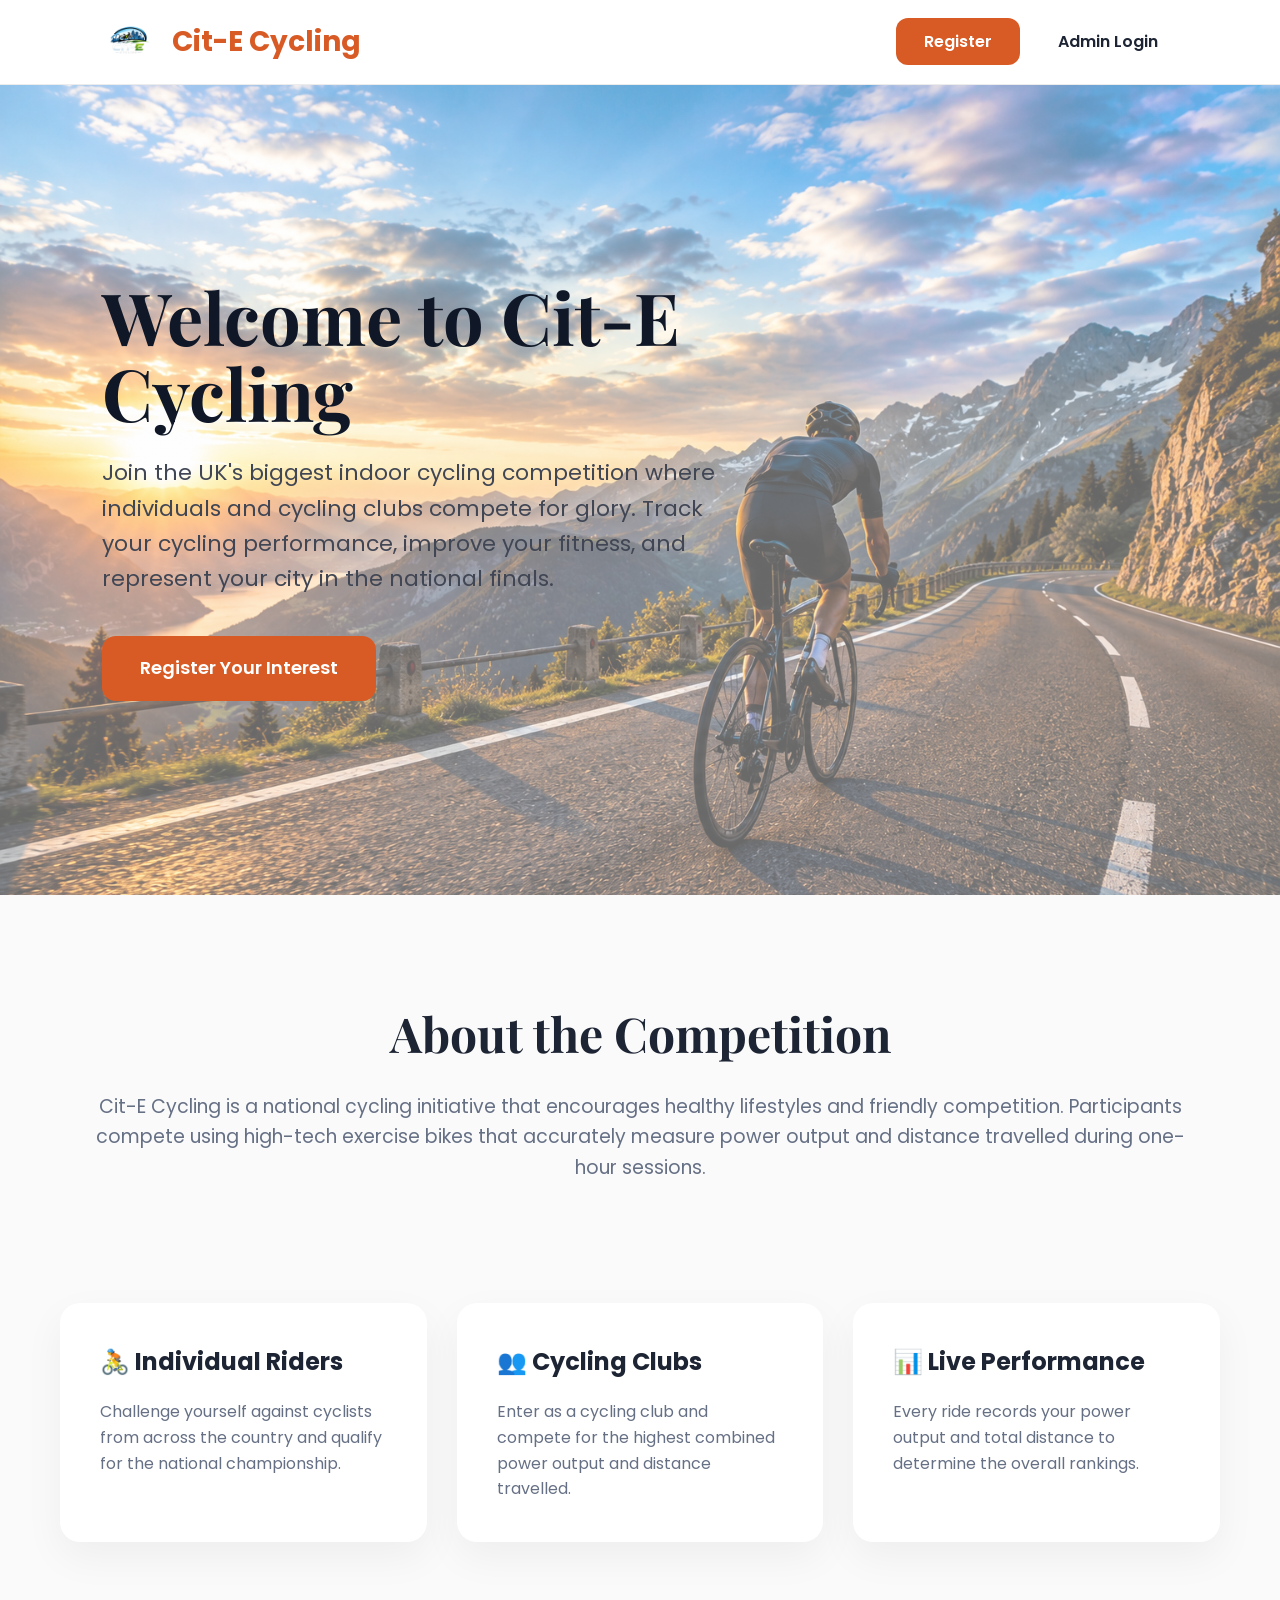
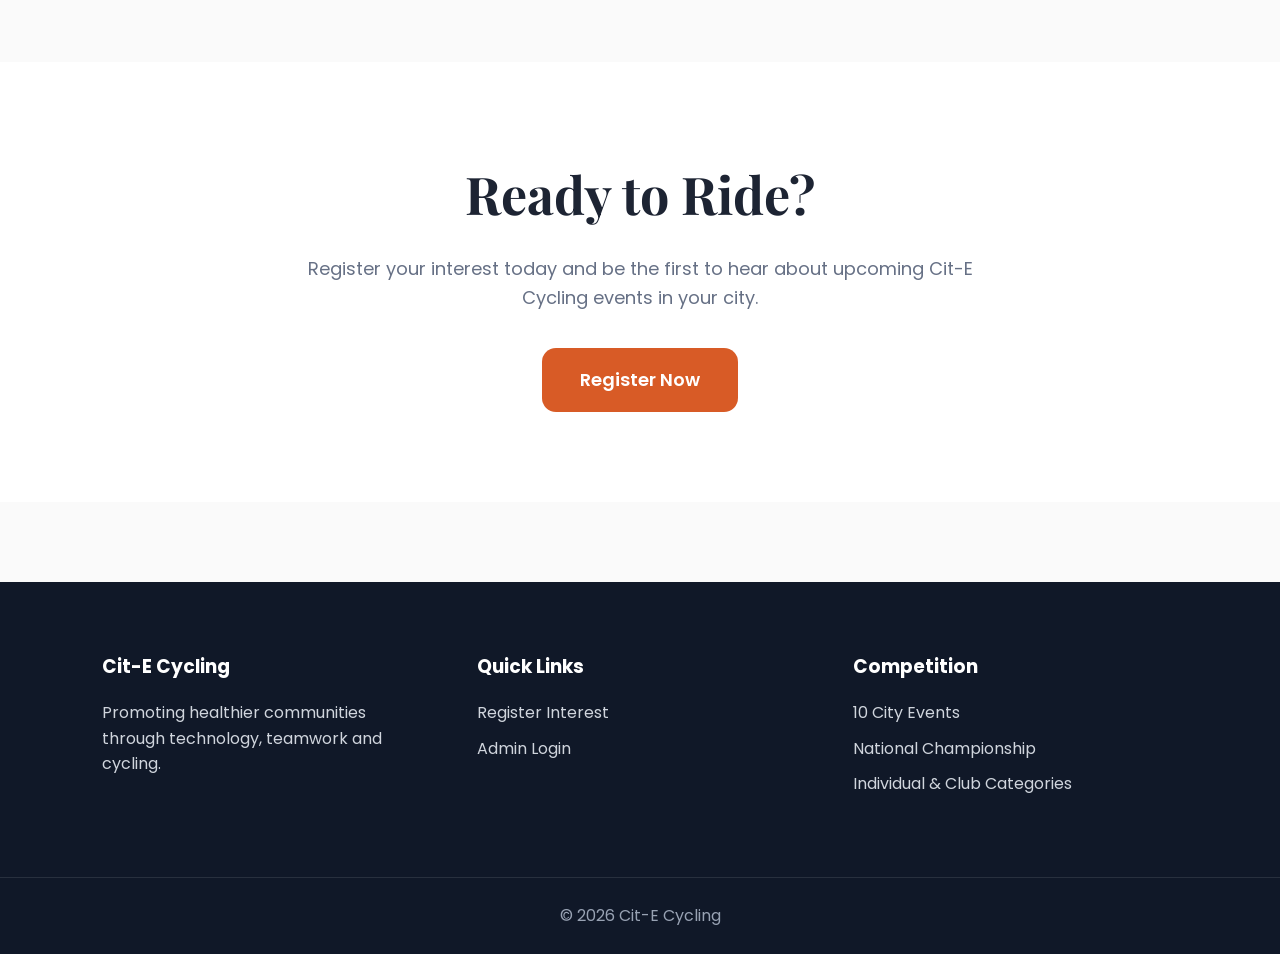
==== commit 5665396f: "finishing assignment" ====
--- a/index.html
+++ b/index.html
@@ -4,158 +4,108 @@
     <meta charset="UTF-8">
     <meta name="viewport" content="width=device-width, initial-scale=1.0">
     <title>Cit-E Cycling</title>
-
     <link rel="icon" type="image/png" href="./resources/logo.png">
     <link rel="stylesheet" href="./css/index.css">
-
     <link href="https://fonts.googleapis.com/css2?family=Poppins:wght@300;400;500;600;700&display=swap" rel="stylesheet">
 </head>
 <body>
-
-<nav class="navbar">
-
-    <div class="logo">
-        <img src="./resources/logo.png" alt="Logo">
-        <h2>Cit-E Cycling</h2>
-    </div>
-
-    <ul class="nav-links">
-        <li><a href="register_form.html" class="nav-btn-primary">Register</a></li>
-        <li><a href="admin_login.html" class="nav-btn-secondary">Admin Login</a></li>
-    </ul>
-
-</nav>
-
-<section class="hero">
-
-    <div class="overlay"></div>
-
-    <div class="hero-content">
-
-        <h1>Welcome to Cit-E Cycling</h1>
-
+    <!-- Navigation bar -->
+    <nav class="navbar">
+        <div class="logo">
+            <img src="./resources/logo.png" alt="Logo">
+            <h2>Cit-E Cycling</h2>
+        </div>
+        <ul class="nav-links">
+            <li><a href="register_form.html" class="nav-btn-primary">Register</a></li>
+            <li><a href="admin_login.html" class="nav-btn-secondary">Admin Login</a></li>
+        </ul>
+    </nav>
+    <!-- Hero Section -->
+    <section class="hero">
+        <div class="overlay"></div>
+        <div class="hero-content">
+            <h1>Welcome to Cit-E Cycling</h1>
+            <p>
+                Join the UK's biggest indoor cycling competition where individuals
+                and cycling clubs compete for glory. Track your cycling performance,
+                improve your fitness, and represent your city in the national finals.
+            </p>
+            <a href="register_form.html" class="hero-btn">
+                Register Your Interest
+            </a>
+        </div>
+    </section>
+    <!-- About Section -->
+    <section class="about">
+        <h2>About the Competition</h2>
         <p>
-            Join the UK's biggest indoor cycling competition where individuals
-            and cycling clubs compete for glory. Track your cycling performance,
-            improve your fitness, and represent your city in the national finals.
+            Cit-E Cycling is a national cycling initiative that encourages healthy
+            lifestyles and friendly competition. Participants compete using
+            high-tech exercise bikes that accurately measure power output and
+            distance travelled during one-hour sessions.
         </p>
-
+    </section>
+    <!-- Feature Section -->
+    <section class="features">
+        <div class="card">
+            <h3>🚴 Individual Riders</h3>
+            <p>
+                Challenge yourself against cyclists from across the country and
+                qualify for the national championship.
+            </p>
+        </div>
+        <div class="card">
+            <h3>👥 Cycling Clubs</h3>
+            <p>
+                Enter as a cycling club and compete for the highest combined power
+                output and distance travelled.
+            </p>
+        </div>
+        <div class="card">
+            <h3>📊 Live Performance</h3>
+            <p>
+                Every ride records your power output and total distance to determine
+                the overall rankings.
+            </p>
+        </div>
+    </section>
+    <!-- cta section -->
+    <section class="cta">
+        <h2>Ready to Ride?</h2>
+        <p>
+            Register your interest today and be the first to hear about upcoming
+            Cit-E Cycling events in your city.
+        </p>
         <a href="register_form.html" class="hero-btn">
-            Register Your Interest
+            Register Now
         </a>
-
-    </div>
-
-</section>
-
-<section class="about">
-
-    <h2>About the Competition</h2>
-
-    <p>
-        Cit-E Cycling is a national cycling initiative that encourages healthy
-        lifestyles and friendly competition. Participants compete using
-        high-tech exercise bikes that accurately measure power output and
-        distance travelled during one-hour sessions.
-    </p>
-
-</section>
-
-<section class="features">
-
-    <div class="card">
-
-        <h3>🚴 Individual Riders</h3>
-
-        <p>
-            Challenge yourself against cyclists from across the country and
-            qualify for the national championship.
-        </p>
-
-    </div>
-
-    <div class="card">
-
-        <h3>👥 Cycling Clubs</h3>
-
-        <p>
-            Enter as a cycling club and compete for the highest combined power
-            output and distance travelled.
-        </p>
-
-    </div>
-
-    <div class="card">
-
-        <h3>📊 Live Performance</h3>
-
-        <p>
-            Every ride records your power output and total distance to determine
-            the overall rankings.
-        </p>
-
-    </div>
-
-</section>
-
-<section class="cta">
-
-    <h2>Ready to Ride?</h2>
-
-    <p>
-        Register your interest today and be the first to hear about upcoming
-        Cit-E Cycling events in your city.
-    </p>
-
-    <a href="register_form.html" class="hero-btn">
-        Register Now
-    </a>
-
-</section>
-
-<footer>
-
-    <div class="footer-container">
-
-        <div>
-
-            <h3>Cit-E Cycling</h3>
-
-            <p>
-                Promoting healthier communities through technology,
-                teamwork and cycling.
-            </p>
-
+    </section>
+    <!-- footer section -->
+    <footer>
+        <div class="footer-container">
+            <div>
+                <h3>Cit-E Cycling</h3>
+                <p>
+                    Promoting healthier communities through technology,
+                    teamwork and cycling.
+                </p>
+            </div>
+            <div>
+                <h3>Quick Links</h3>
+                <a href="register_form.html">Register Interest</a>
+                <a href="admin_login.html">Admin Login</a>
+            </div>
+            <div>
+                <h3>Competition</h3>
+                <p>10 City Events</p>
+                <p>National Championship</p>
+                <p>Individual & Club Categories</p>
+            </div>
         </div>
-
-        <div>
-
-            <h3>Quick Links</h3>
-
-            <a href="register_form.html">Register Interest</a>
-            <a href="admin_login.html">Admin Login</a>
-
+        <div class="copyright">
+            © 2026 Cit-E Cycling
         </div>
-
-        <div>
-
-            <h3>Competition</h3>
-
-            <p>10 City Events</p>
-            <p>National Championship</p>
-            <p>Individual & Club Categories</p>
-
-        </div>
-
-    </div>
-
-    <div class="copyright">
-
-        © 2026 Cit-E Cycling | Full Stack Development Assignment
-
-    </div>
-
-</footer>
+    </footer>
 
 </body>
 </html>
--- a/css/index.css
+++ b/css/index.css
@@ -1,384 +1,275 @@
-@import url('https://fonts.googleapis.com/css2?family=Poppins:wght@300;400;500;600;700;800&display=swap');
-
+@import url('https://fonts.googleapis.com/css2?family=Poppins:wght@300;400;500;600;700&family=Playfair+Display:wght@600;700;800&display=swap');
 *{
     margin:0;
     padding:0;
     box-sizing:border-box;
+}
+html{
+    scroll-behavior:smooth;
+}
+body{
     font-family:'Poppins',sans-serif;
-    scroll-behavior:smooth;
-}
-
-body{
+    background:#fafafa;
+    color:#1d2433;
+    line-height:1.6;
+}
+.navbar{
+    width:100%;
+    height:85px;
     background:#fff;
-    color:#333;
-}
-
-/*========================
-        NAVBAR
-========================*/
-
-.navbar{
-    position:fixed;
-    width:100%;
-    top:0;
-    left:0;
-    z-index:999;
     display:flex;
     justify-content:space-between;
     align-items:center;
-    padding:18px 8%;
-    background:rgba(255,255,255,.95);
-    backdrop-filter:blur(12px);
-    box-shadow:0 5px 20px rgba(0,0,0,.08);
+    padding:0 8%;
+    border-bottom:1px solid #ececec;
+    position:sticky;
+    top:0;
+    z-index:999;
 }
 
 .logo{
     display:flex;
     align-items:center;
-    gap:12px;
+    gap:15px;
 }
 
 .logo img{
-    width:60px;
+    width:55px;
 }
 
 .logo h2{
-    color:#f57c00;
     font-size:28px;
+    color:#d85b26;
     font-weight:700;
 }
 
 .nav-links{
     display:flex;
+    gap:18px;
     list-style:none;
-    gap:20px;
 }
 
 .nav-links a{
     text-decoration:none;
-    transition:.35s;
-}
-
-.nav-btn-primary,
+}
+
+.nav-btn-primary{
+    background:#d85b26;
+    color:#fff;
+    padding:12px 28px;
+    border-radius:12px;
+    font-weight:600;
+    transition:.3s;
+}
+
+.nav-btn-primary:hover{
+    background:#b84c1f;
+}
+
 .nav-btn-secondary{
-
-    padding:12px 24px;
-    border-radius:40px;
+    color:#1d2433;
     font-weight:600;
-    transition:.35s;
-}
-
-.nav-btn-primary{
-
-    background:#f57c00;
-    color:white;
-}
-
-.nav-btn-primary:hover{
-
-    background:#e56d00;
-    transform:translateY(-3px);
-}
-
-.nav-btn-secondary{
-
-    border:2px solid #f57c00;
-    color:#f57c00;
+    padding:12px 20px;
 }
 
 .nav-btn-secondary:hover{
-
-    background:#f57c00;
-    color:white;
-}
-
-/*========================
-        HERO
-========================*/
-
+    color:#d85b26;
+}
+/* hero */
 .hero{
-
-    height:100vh;
-
+    min-height:90vh;
+    display:flex;
+    align-items:center;
+    padding:0 8%;
     background:
-    linear-gradient(rgba(0,0,0,.45),rgba(0,0,0,.45)),
-    url("./../resources/bg.png") center center/cover no-repeat;
-
-    display:flex;
-    justify-content:center;
-    align-items:center;
-    text-align:center;
-    color:white;
-    padding:30px;
+    linear-gradient(rgba(255, 255, 255, 0.396),
+    rgba(255, 255, 255, 0.416)),
+    url("./../resources/bg.png");
+    background-size:cover;
+    background-position:center;
 }
 
 .hero-content{
-
-    max-width:850px;
+    max-width:700px;
 }
 
 .hero h1{
-
-    font-size:65px;
+    font-family:'Playfair Display',serif;
+    font-size:72px;
+    line-height:1.05;
+    color:#101828;
     margin-bottom:25px;
-    font-weight:800;
+    font-weight:700;
 }
 
 .hero p{
-
-    font-size:21px;
-    line-height:1.8;
+    font-size:22px;
+    color:#404654;
+    max-width:620px;
     margin-bottom:40px;
 }
 
 .hero-btn{
-
     display:inline-block;
     text-decoration:none;
-    color:white;
-    background:#f57c00;
-    padding:18px 40px;
-    border-radius:50px;
+    background:#d85b26;
+    color:#fff;
+    padding:18px 38px;
+    border-radius:14px;
     font-size:18px;
     font-weight:600;
-    transition:.35s;
+    transition:.3s;
 }
 
 .hero-btn:hover{
-
-    background:#ff9800;
-    transform:translateY(-5px);
-    box-shadow:0 15px 35px rgba(245,124,0,.4);
-}
-
-/*========================
-        ABOUT
-========================*/
+    transform:translateY(-3px);
+    background:#b84c1f;
+    box-shadow:0 15px 30px rgba(216,91,38,.25);
+}
+
+/* about*/
 
 .about{
-
-    padding:100px 10%;
-    text-align:center;
+    max-width:1150px;
+    margin:100px auto;
+    text-align:center;
+    padding:0 30px;
 }
 
 .about h2{
-
-    color:#f57c00;
-    font-size:42px;
-    margin-bottom:25px;
+    font-family:'Playfair Display',serif;
+    font-size:48px;
+    margin-bottom:20px;
 }
 
 .about p{
-
-    max-width:950px;
+    color:#667085;
+    font-size:19px;
+}
+
+/*feature*/
+
+.features{
+    max-width:1200px;
     margin:auto;
-    line-height:2;
-    color:#666;
-    font-size:18px;
-}
-
-/*========================
-        FEATURES
-========================*/
-
-.features{
-
-    padding:40px 10% 90px;
-
     display:grid;
     grid-template-columns:repeat(auto-fit,minmax(280px,1fr));
-    gap:35px;
+    gap:30px;
+    padding:20px;
+    margin-bottom:100px;
 }
 
 .card{
-
-    background:white;
+    background:#fff;
     border-radius:20px;
-    padding:40px 30px;
-    text-align:center;
-    transition:.35s;
-    box-shadow:0 10px 30px rgba(0,0,0,.08);
+    padding:40px;
+    box-shadow:0 15px 40px rgba(0,0,0,.05);
+    transition:.3s;
 }
 
 .card:hover{
-
-    transform:translateY(-12px);
-    box-shadow:0 20px 40px rgba(245,124,0,.18);
+    transform:translateY(-10px);
 }
 
 .card h3{
-
-    color:#f57c00;
+    font-size:24px;
     margin-bottom:18px;
-    font-size:24px;
 }
 
 .card p{
-
-    color:#666;
-    line-height:1.8;
-}
-
-/*========================
-        CTA
-========================*/
+    color:#667085;
+}
+
+/* cta */
 
 .cta{
-
-    background:linear-gradient(135deg,#f57c00,#ff9800);
-    color:white;
-    text-align:center;
-    padding:90px 10%;
+    background:#fff;
+    padding:90px 20px;
+    text-align:center;
+    margin-top:40px;
 }
 
 .cta h2{
-
-    font-size:45px;
+    font-family:'Playfair Display',serif;
+    font-size:52px;
     margin-bottom:20px;
 }
 
 .cta p{
-
-    font-size:19px;
+    max-width:700px;
+    margin:auto;
+    color:#667085;
     margin-bottom:35px;
-    line-height:1.8;
-}
-
-/*========================
-        FOOTER
-========================*/
+    font-size:18px;
+}
+
+/* footer */
 
 footer{
-
-    background:#222;
-    color:white;
+    background:#101828;
+    color:#fff;
+    margin-top:80px;
 }
 
 .footer-container{
-
-    width:90%;
-    margin:auto;
-
     display:grid;
     grid-template-columns:repeat(auto-fit,minmax(250px,1fr));
-
-    gap:40px;
-
-    padding:70px 0;
+    gap:50px;
+    padding:70px 8%;
 }
 
 .footer-container h3{
-
-    color:#ff9800;
-    margin-bottom:20px;
-}
-
-.footer-container p{
-
-    color:#ddd;
-    line-height:1.8;
-}
-
+    margin-bottom:18px;
+}
+
+.footer-container p,
 .footer-container a{
-
+    color:#d0d5dd;
+    text-decoration:none;
     display:block;
-    text-decoration:none;
-    color:#ddd;
-    margin-bottom:12px;
-    transition:.3s;
+    margin-bottom:10px;
 }
 
 .footer-container a:hover{
-
-    color:#ff9800;
-    padding-left:8px;
+    color:#fff;
 }
 
 .copyright{
-
-    text-align:center;
+    text-align:center;
+    padding:25px;
+    border-top:1px solid rgba(255,255,255,.1);
+    color:#98a2b3;
+}
+
+/* Mobile */
+
+@media(max-width:768px){
+
+.hero{
+    text-align:center;
+}
+
+.hero h1{
+    font-size:48px;
+}
+
+.hero p{
+    font-size:18px;
+}
+
+.navbar{
+    flex-direction:column;
+    height:auto;
     padding:20px;
-    background:#111;
-    color:#aaa;
-    border-top:1px solid rgba(255,255,255,.08);
-}
-
-/*========================
-      RESPONSIVE
-========================*/
-
-@media(max-width:900px){
-
-.navbar{
-
-flex-direction:column;
-gap:18px;
-
-}
-
-.hero h1{
-
-font-size:45px;
-
-}
-
-.hero p{
-
-font-size:18px;
-
-}
-
-.about h2{
-
-font-size:34px;
-
-}
-
+}
+
+.nav-links{
+    margin-top:15px;
+}
+
+.about h2,
 .cta h2{
-
-font-size:34px;
-
-}
-
-}
-
-@media(max-width:600px){
-
-.hero{
-
-padding-top:120px;
-
-}
-
-.hero h1{
-
-font-size:34px;
-
-}
-
-.hero p{
-
-font-size:16px;
-
-}
-
-.nav-links{
-
-flex-direction:column;
-align-items:center;
-
-}
-
-.logo h2{
-
-font-size:22px;
-
-}
-
-.hero-btn{
-
-padding:15px 28px;
-
+    font-size:36px;
 }
 
 }
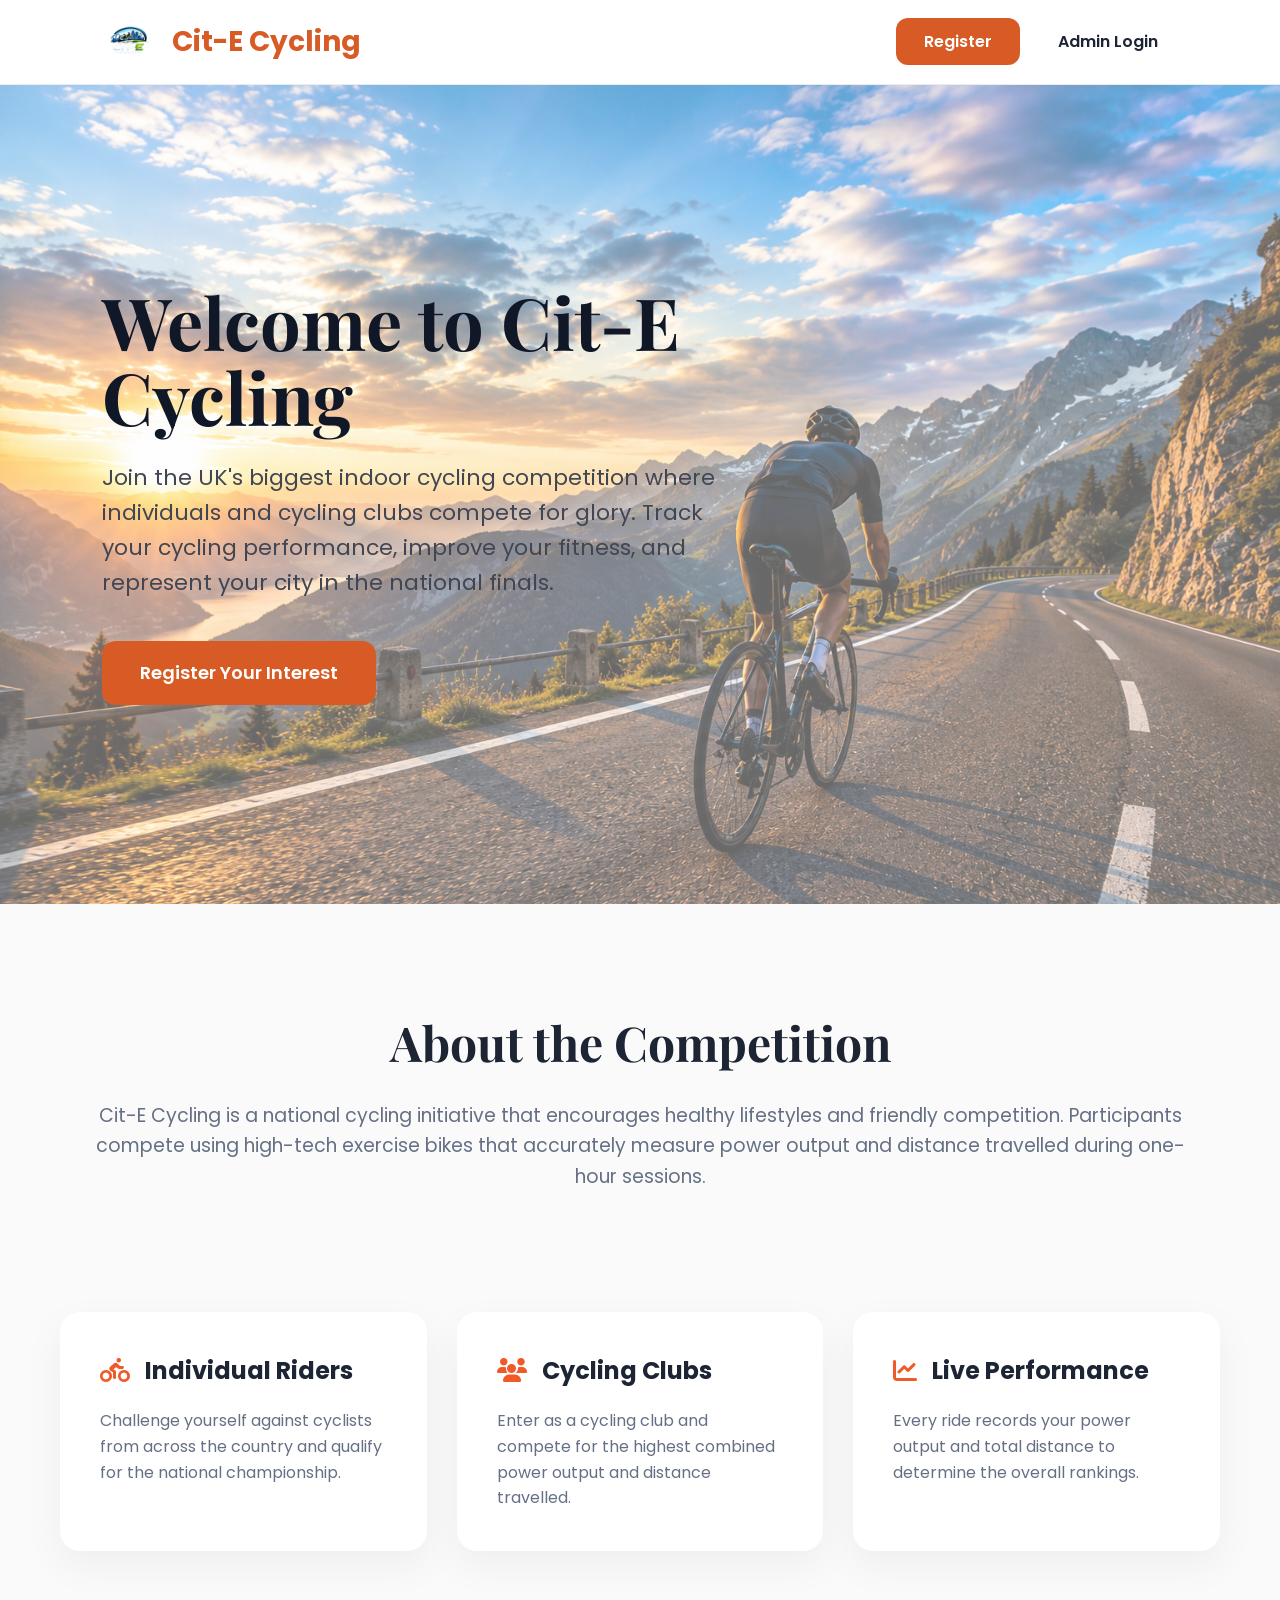
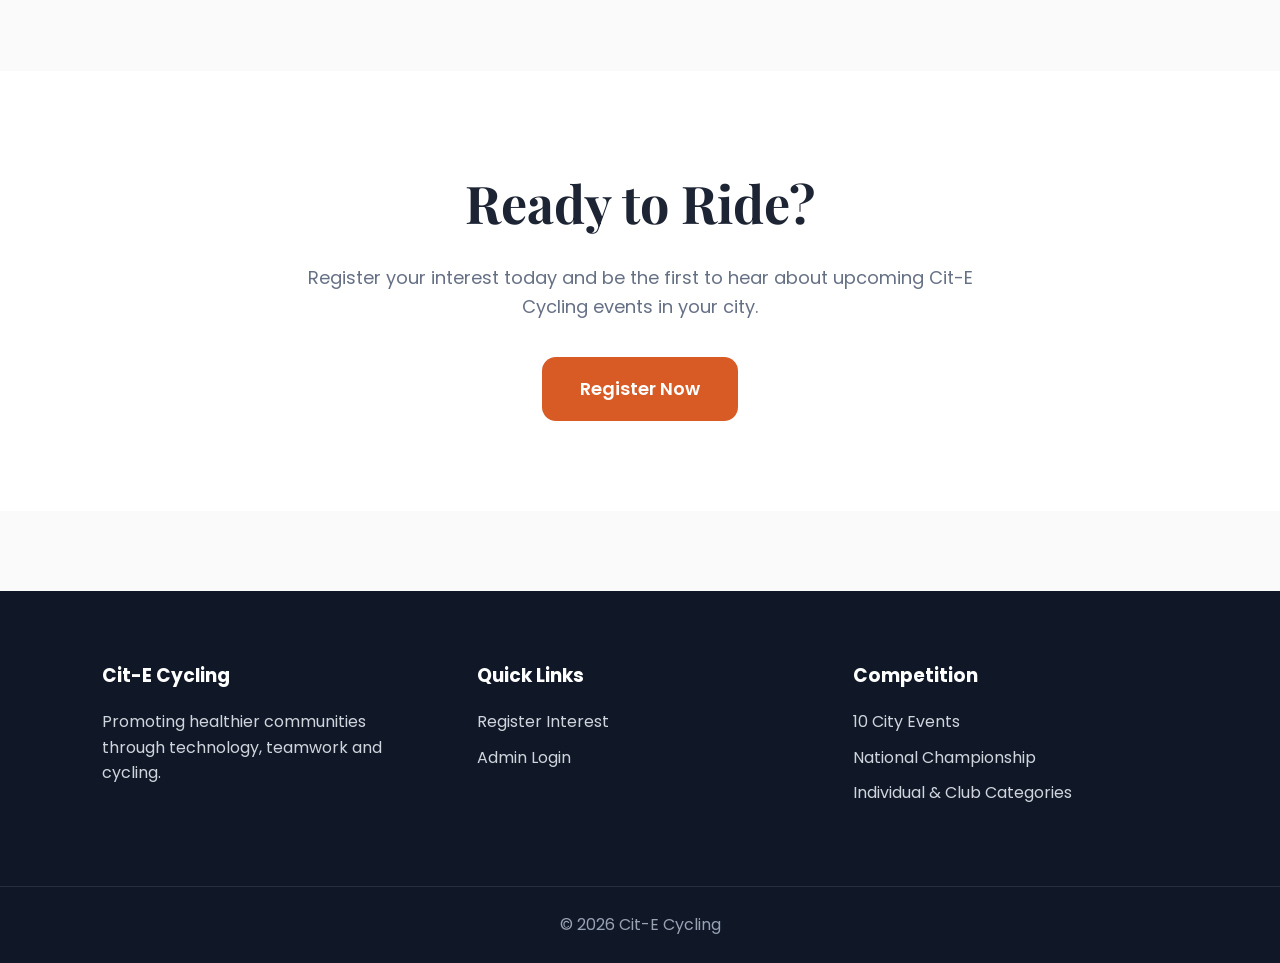
==== commit 2e3f3c11: "finishing assignment" ====
--- a/index.html
+++ b/index.html
@@ -6,6 +6,7 @@
     <title>Cit-E Cycling</title>
     <link rel="icon" type="image/png" href="./resources/logo.png">
     <link rel="stylesheet" href="./css/index.css">
+    <link rel="stylesheet" href="https://cdnjs.cloudflare.com/ajax/libs/font-awesome/6.7.2/css/all.min.css">
     <link href="https://fonts.googleapis.com/css2?family=Poppins:wght@300;400;500;600;700&display=swap" rel="stylesheet">
 </head>
 <body>
@@ -48,21 +49,30 @@
     <!-- Feature Section -->
     <section class="features">
         <div class="card">
-            <h3>🚴 Individual Riders</h3>
+            <h3>
+                <i class="fa-solid fa-person-biking"></i>
+                Individual Riders
+            </h3>
             <p>
                 Challenge yourself against cyclists from across the country and
                 qualify for the national championship.
             </p>
         </div>
         <div class="card">
-            <h3>👥 Cycling Clubs</h3>
+            <h3>
+                <i class="fa-solid fa-users"></i>
+                Cycling Clubs
+            </h3>
             <p>
                 Enter as a cycling club and compete for the highest combined power
                 output and distance travelled.
             </p>
         </div>
         <div class="card">
-            <h3>📊 Live Performance</h3>
+            <h3>
+                <i class="fa-solid fa-chart-line"></i>
+                Live Performance
+            </h3>
             <p>
                 Every ride records your power output and total distance to determine
                 the overall rankings.
--- a/css/index.css
+++ b/css/index.css
@@ -77,7 +77,7 @@
 }
 /* hero */
 .hero{
-    min-height:90vh;
+    min-height:91vh;
     display:flex;
     align-items:center;
     padding:0 8%;
@@ -240,7 +240,11 @@
     border-top:1px solid rgba(255,255,255,.1);
     color:#98a2b3;
 }
-
+.features .card h3 i{
+    color:#f05a28;
+    margin-right:10px;
+    font-size:24px;
+}
 /* Mobile */
 
 @media(max-width:768px){
